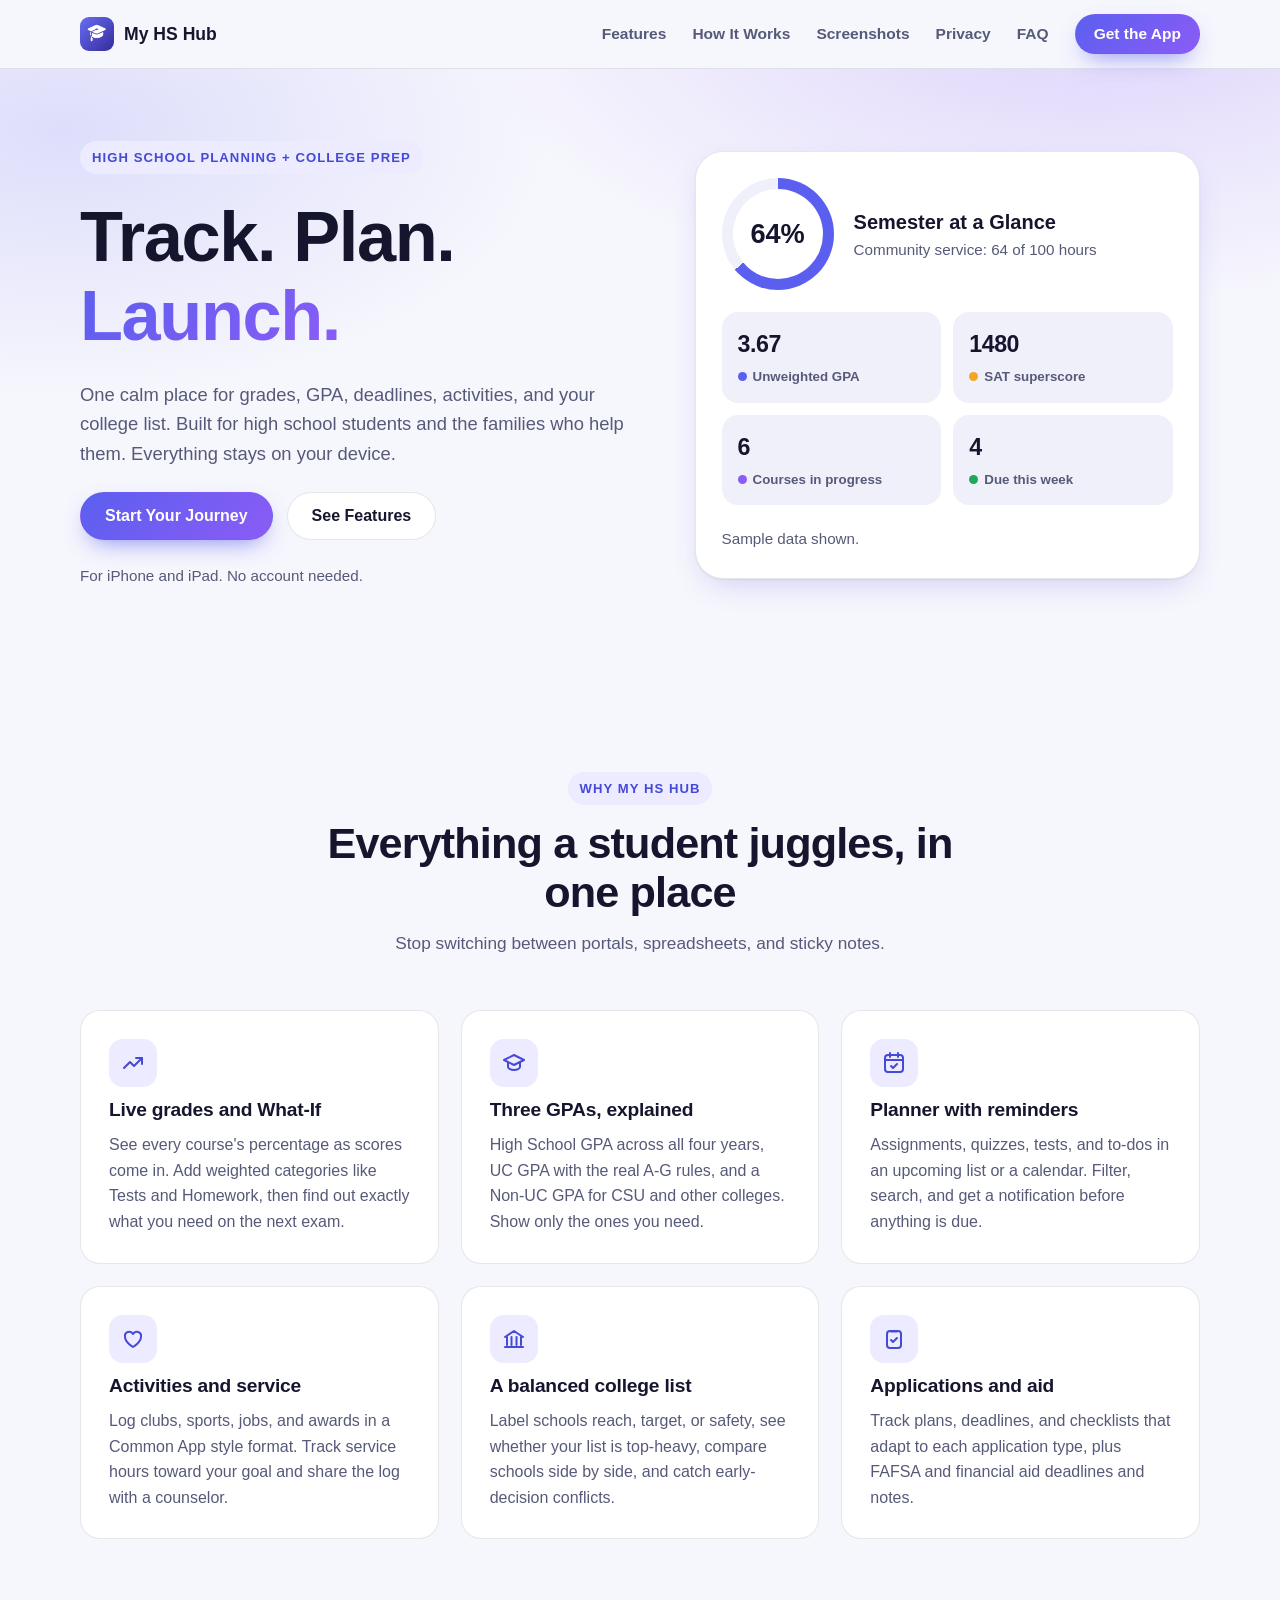
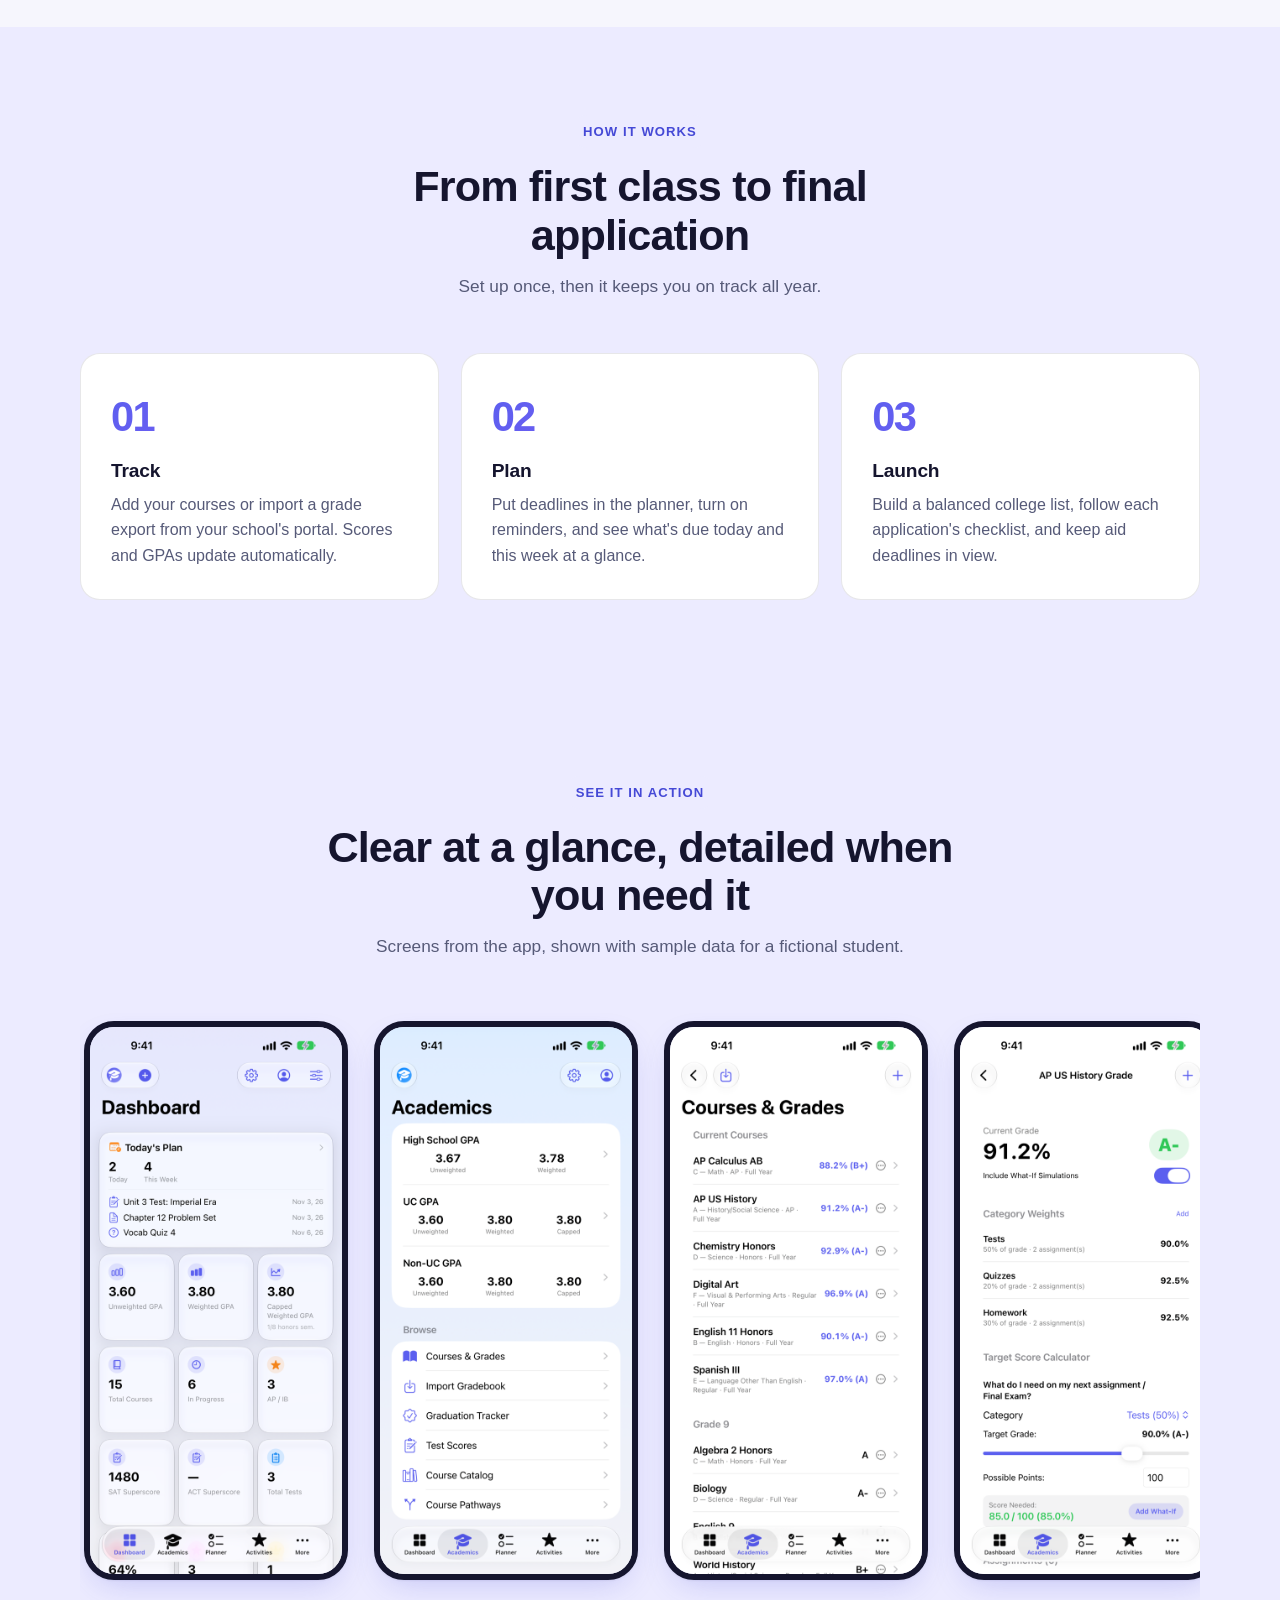
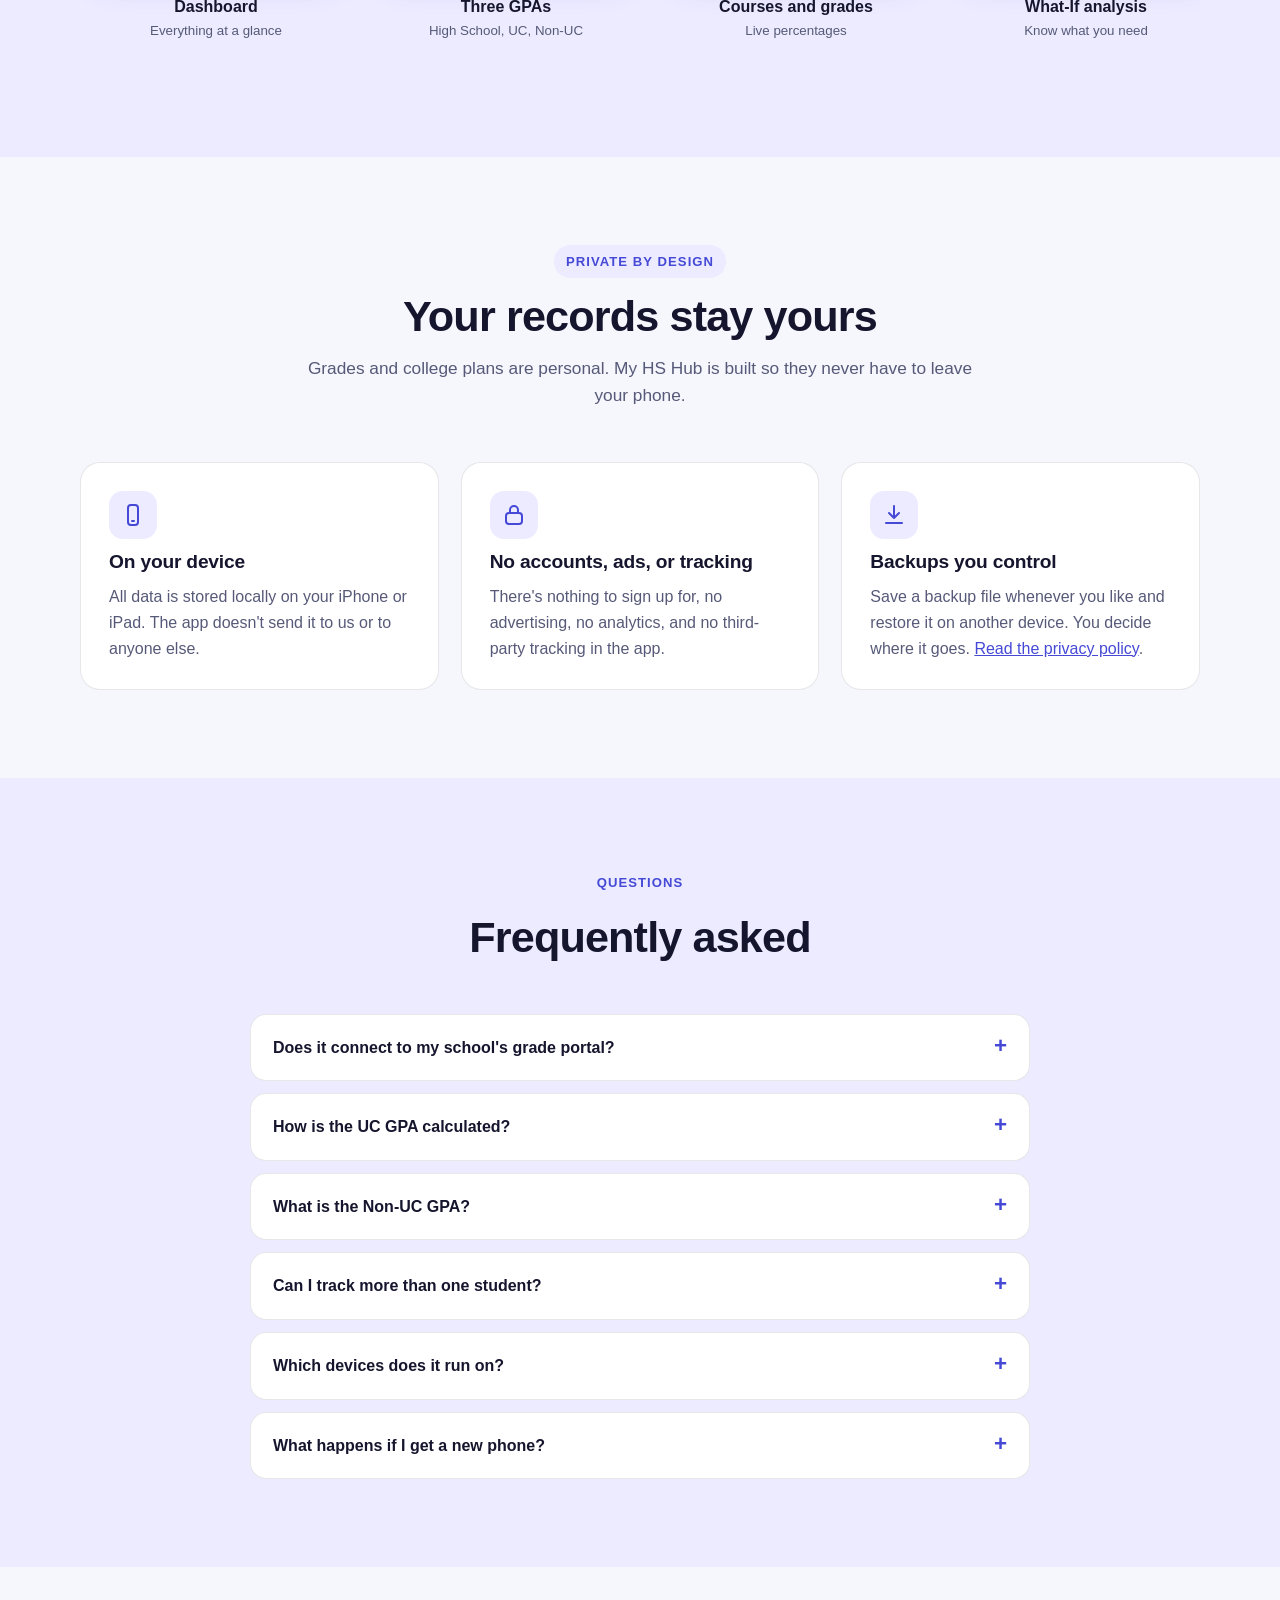
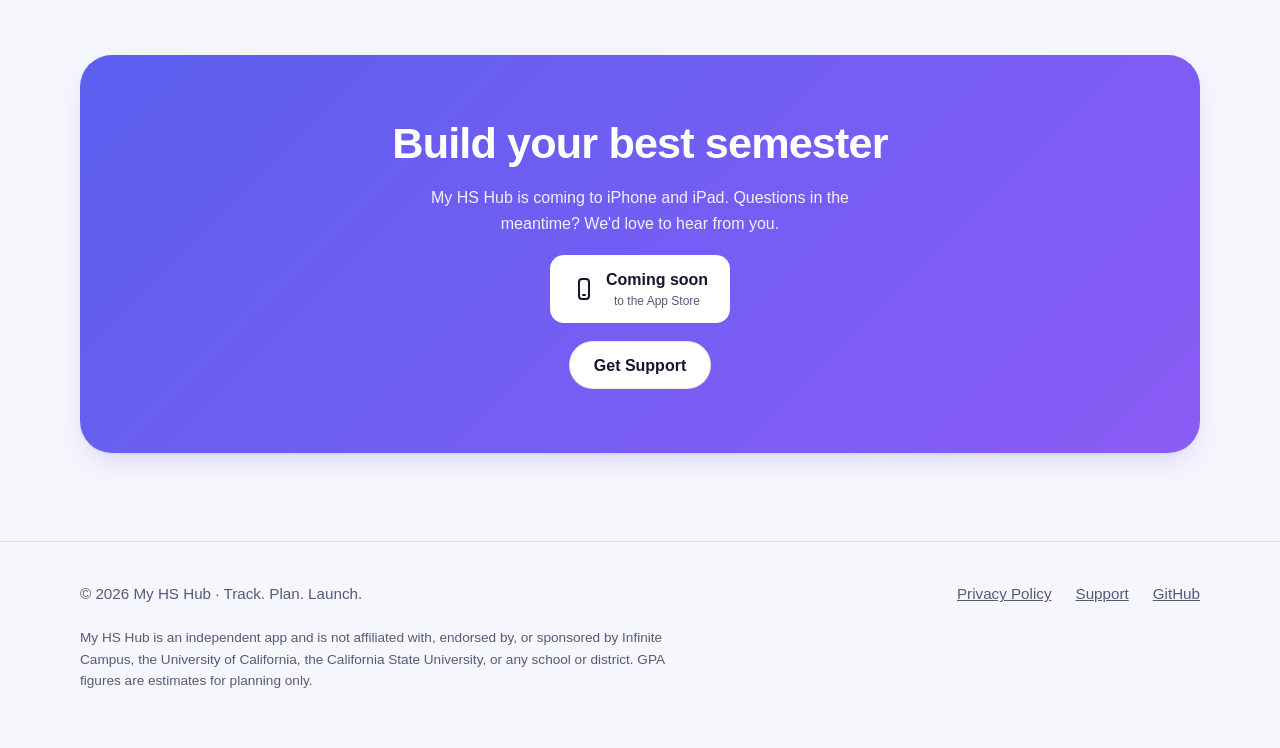
==== docs/index.html @ 4392c95c "Add files via upload" ====
<!doctype html>
<html lang="en">
<head>
  <meta charset="utf-8">
  <meta name="viewport" content="width=device-width, initial-scale=1">
  <title>My HS Hub: Grades, GPA, Planner and College Prep for High School</title>
  <meta name="description" content="My HS Hub keeps high school students organized: live grades, UC and non-UC GPA, a planner with reminders, activities, service hours, and a balanced college list. Private and on-device.">
  <meta name="theme-color" content="#5b5fef">
  <meta property="og:title" content="My HS Hub: Track. Plan. Launch.">
  <meta property="og:description" content="Grades, GPA, planner, activities, and college prep in one private app for high school students.">
  <meta property="og:type" content="website">
  <meta property="og:image" content="https://jpad5.github.io/myhshub/assets/img/icon-512.png">
  <link rel="icon" type="image/png" href="assets/img/favicon.png">
  <link rel="apple-touch-icon" href="assets/img/apple-touch-icon.png">
  <link rel="stylesheet" href="assets/css/style.css">
  <style>
    .i { width: 24px; height: 24px; fill: none; stroke: currentColor; stroke-width: 2; stroke-linecap: round; stroke-linejoin: round; }
    .icon { color: var(--primary-strong); }
  </style>
</head>
<body id="top">
  <a class="skip-link" href="#main">Skip to content</a>

  <svg width="0" height="0" style="position:absolute" aria-hidden="true" focusable="false">
    <defs>
      <symbol id="i-chart" viewBox="0 0 24 24"><polyline points="3 17 9 11 13 15 21 7"/><polyline points="15 7 21 7 21 13"/></symbol>
      <symbol id="i-cap" viewBox="0 0 24 24"><path d="M2 9l10-5 10 5-10 5z"/><path d="M6 11.5V16c0 1.5 3 3 6 3s6-1.5 6-3v-4.5"/></symbol>
      <symbol id="i-cal" viewBox="0 0 24 24"><rect x="3" y="4" width="18" height="17" rx="3"/><path d="M3 9h18M8 2v4M16 2v4M9 15l2 2 4-4"/></symbol>
      <symbol id="i-heart" viewBox="0 0 24 24"><path d="M12 20s-8-4.6-8-10.2A4.3 4.3 0 0 1 12 7a4.3 4.3 0 0 1 8 2.8C20 15.4 12 20 12 20z"/></symbol>
      <symbol id="i-bank" viewBox="0 0 24 24"><path d="M3 10l9-6 9 6M5 10v8M9.5 10v8M14.5 10v8M19 10v8M3 20h18"/></symbol>
      <symbol id="i-clip" viewBox="0 0 24 24"><rect x="5" y="4" width="14" height="17" rx="3"/><path d="M9 4.5h6M9 13l2 2 4-4"/></symbol>
      <symbol id="i-lock" viewBox="0 0 24 24"><rect x="4" y="10" width="16" height="11" rx="3"/><path d="M8 10V7a4 4 0 0 1 8 0v3"/></symbol>
      <symbol id="i-phone" viewBox="0 0 24 24"><rect x="7" y="2" width="10" height="20" rx="3"/><path d="M11 18h2"/></symbol>
      <symbol id="i-save" viewBox="0 0 24 24"><path d="M12 3v12M7 10l5 5 5-5M4 20h16"/></symbol>
    </defs>
  </svg>

  <header class="site-header">
    <div class="container nav">
      <a class="brand" href="#top"><img src="assets/img/icon-512.png" alt="" width="34" height="34"> My HS Hub</a>
      <nav class="nav-links" aria-label="Primary">
        <a href="#features">Features</a>
        <a href="#how">How It Works</a>
        <a href="#screens">Screenshots</a>
        <a href="#privacy">Privacy</a>
        <a href="#faq">FAQ</a>
        <a class="btn btn-primary btn-sm" href="#download">Get the App</a>
      </nav>
      <details class="menu">
        <summary>Menu</summary>
        <div class="menu-panel">
          <a href="#features">Features</a>
          <a href="#how">How It Works</a>
          <a href="#screens">Screenshots</a>
          <a href="#privacy">Privacy</a>
          <a href="#faq">FAQ</a>
          <a href="#download">Get the App</a>
        </div>
      </details>
    </div>
  </header>

  <main id="main">
    <section class="hero">
      <div class="container hero-grid">
        <div class="hero-copy">
          <span class="eyebrow">High school planning + college prep</span>
          <h1>Track. Plan.<br><span class="gradient-text">Launch.</span></h1>
          <p class="lede">One calm place for grades, GPA, deadlines, activities, and your college list. Built for high school students and the families who help them. Everything stays on your device.</p>
          <div class="cta-row">
            <a class="btn btn-primary" href="#download">Start Your Journey</a>
            <a class="btn btn-ghost" href="#features">See Features</a>
          </div>
          <p class="hero-note">For iPhone and iPad. No account needed.</p>
        </div>

        <aside class="glance" aria-label="Example of the dashboard, using sample data">
          <div class="glance-top">
            <div class="ring" style="--p:64" role="img" aria-label="64 percent of the service hour goal"><span>64%</span></div>
            <div>
              <div class="glance-title">Semester at a Glance</div>
              <div class="glance-sub">Community service: 64 of 100 hours</div>
            </div>
          </div>
          <div class="tiles">
            <div class="tile"><b>3.67</b><small><span class="dot" style="background:var(--primary)"></span>Unweighted GPA</small></div>
            <div class="tile"><b>1480</b><small><span class="dot" style="background:var(--accent)"></span>SAT superscore</small></div>
            <div class="tile"><b>6</b><small><span class="dot" style="background:var(--violet)"></span>Courses in progress</small></div>
            <div class="tile"><b>4</b><small><span class="dot" style="background:var(--good)"></span>Due this week</small></div>
          </div>
          <p class="glance-sub">Sample data shown.</p>
        </aside>
      </div>
    </section>

    <section id="features">
      <div class="container">
        <div class="section-head">
          <span class="eyebrow">Why My HS Hub</span>
          <h2>Everything a student juggles, in one place</h2>
          <p>Stop switching between portals, spreadsheets, and sticky notes.</p>
        </div>
        <div class="grid-3">
          <article class="card">
            <div class="icon"><svg class="i" aria-hidden="true"><use href="#i-chart"/></svg></div>
            <h3>Live grades and What-If</h3>
            <p>See every course's percentage as scores come in. Add weighted categories like Tests and Homework, then find out exactly what you need on the next exam.</p>
          </article>
          <article class="card">
            <div class="icon"><svg class="i" aria-hidden="true"><use href="#i-cap"/></svg></div>
            <h3>Three GPAs, explained</h3>
            <p>High School GPA across all four years, UC GPA with the real A-G rules, and a Non-UC GPA for CSU and other colleges. Show only the ones you need.</p>
          </article>
          <article class="card">
            <div class="icon"><svg class="i" aria-hidden="true"><use href="#i-cal"/></svg></div>
            <h3>Planner with reminders</h3>
            <p>Assignments, quizzes, tests, and to-dos in an upcoming list or a calendar. Filter, search, and get a notification before anything is due.</p>
          </article>
          <article class="card">
            <div class="icon"><svg class="i" aria-hidden="true"><use href="#i-heart"/></svg></div>
            <h3>Activities and service</h3>
            <p>Log clubs, sports, jobs, and awards in a Common App style format. Track service hours toward your goal and share the log with a counselor.</p>
          </article>
          <article class="card">
            <div class="icon"><svg class="i" aria-hidden="true"><use href="#i-bank"/></svg></div>
            <h3>A balanced college list</h3>
            <p>Label schools reach, target, or safety, see whether your list is top-heavy, compare schools side by side, and catch early-decision conflicts.</p>
          </article>
          <article class="card">
            <div class="icon"><svg class="i" aria-hidden="true"><use href="#i-clip"/></svg></div>
            <h3>Applications and aid</h3>
            <p>Track plans, deadlines, and checklists that adapt to each application type, plus FAFSA and financial aid deadlines and notes.</p>
          </article>
        </div>
      </div>
    </section>

    <section id="how" style="background:var(--bg-tint)">
      <div class="container">
        <div class="section-head">
          <span class="eyebrow">How it works</span>
          <h2>From first class to final application</h2>
          <p>Set up once, then it keeps you on track all year.</p>
        </div>
        <div class="steps">
          <div class="step"><span class="num">01</span><h3>Track</h3><p>Add your courses or import a grade export from your school's portal. Scores and GPAs update automatically.</p></div>
          <div class="step"><span class="num">02</span><h3>Plan</h3><p>Put deadlines in the planner, turn on reminders, and see what's due today and this week at a glance.</p></div>
          <div class="step"><span class="num">03</span><h3>Launch</h3><p>Build a balanced college list, follow each application's checklist, and keep aid deadlines in view.</p></div>
        </div>
      </div>
    </section>

    <section id="screens" class="shots-wrap">
      <div class="container">
        <div class="section-head">
          <span class="eyebrow">See it in action</span>
          <h2>Clear at a glance, detailed when you need it</h2>
          <p>Screens from the app, shown with sample data for a fictional student.</p>
        </div>
      </div>
      <div class="container">
        <div class="shots" tabindex="0" role="region" aria-label="App screenshots, scroll sideways">
          <figure class="shot"><img src="assets/img/01-dashboard.png" width="600" height="1303" alt="Dashboard with Today's Plan, GPA tiles, and course statistics" loading="lazy"><figcaption>Dashboard<small>Everything at a glance</small></figcaption></figure>
          <figure class="shot"><img src="assets/img/02-gpa.png" width="600" height="1303" alt="Academics screen showing High School, UC, and Non-UC GPA cards" loading="lazy"><figcaption>Three GPAs<small>High School, UC, Non-UC</small></figcaption></figure>
          <figure class="shot"><img src="assets/img/03-courses.png" width="600" height="1303" alt="List of current courses with live grade percentages" loading="lazy"><figcaption>Courses and grades<small>Live percentages</small></figcaption></figure>
          <figure class="shot"><img src="assets/img/04-course-detail.png" width="600" height="1303" alt="Course grade with category weights and a target score calculator" loading="lazy"><figcaption>What-If analysis<small>Know what you need</small></figcaption></figure>
          <figure class="shot"><img src="assets/img/05-planner.png" width="600" height="1303" alt="Planner with filter chips and items due today and this week" loading="lazy"><figcaption>Planner<small>Filters and reminders</small></figcaption></figure>
          <figure class="shot"><img src="assets/img/06-service.png" width="600" height="1303" alt="Community service log with a progress ring toward the hours goal" loading="lazy"><figcaption>Service hours<small>Progress toward your goal</small></figcaption></figure>
        </div>
      </div>
    </section>

    <section id="privacy">
      <div class="container">
        <div class="section-head">
          <span class="eyebrow">Private by design</span>
          <h2>Your records stay yours</h2>
          <p>Grades and college plans are personal. My HS Hub is built so they never have to leave your phone.</p>
        </div>
        <div class="private-grid">
          <article class="card">
            <div class="icon"><svg class="i" aria-hidden="true"><use href="#i-phone"/></svg></div>
            <h3>On your device</h3>
            <p>All data is stored locally on your iPhone or iPad. The app doesn't send it to us or to anyone else.</p>
          </article>
          <article class="card">
            <div class="icon"><svg class="i" aria-hidden="true"><use href="#i-lock"/></svg></div>
            <h3>No accounts, ads, or tracking</h3>
            <p>There's nothing to sign up for, no advertising, no analytics, and no third-party tracking in the app.</p>
          </article>
          <article class="card">
            <div class="icon"><svg class="i" aria-hidden="true"><use href="#i-save"/></svg></div>
            <h3>Backups you control</h3>
            <p>Save a backup file whenever you like and restore it on another device. You decide where it goes. <a href="privacy.html">Read the privacy policy</a>.</p>
          </article>
        </div>
      </div>
    </section>

    <section id="faq" style="background:var(--bg-tint)">
      <div class="container">
        <div class="section-head">
          <span class="eyebrow">Questions</span>
          <h2>Frequently asked</h2>
        </div>
        <div class="faq">
          <details>
            <summary>Does it connect to my school's grade portal?</summary>
            <p>No. You export your grades from your school's portal yourself (most offer a CSV export) and import the file. Your portal login never touches the app. My HS Hub is independent and is not affiliated with Infinite Campus or any school or district.</p>
          </details>
          <details>
            <summary>How is the UC GPA calculated?</summary>
            <p>It follows the University of California's published method: A-G courses from the summer after 9th grade through the summer after 11th grade, plus/minus ignored, and honors points capped at 8 semesters. Treat the numbers as estimates and always confirm with your counselor and the colleges you apply to.</p>
          </details>
          <details>
            <summary>What is the Non-UC GPA?</summary>
            <p>It uses the same grades and course window with the broader honors-course eligibility that CSU and many other colleges apply, so you can compare it with your UC number.</p>
          </details>
          <details>
            <summary>Can I track more than one student?</summary>
            <p>Yes. Each student gets a separate profile with their own courses, activities, and college plans, and you can switch between profiles at any time.</p>
          </details>
          <details>
            <summary>Which devices does it run on?</summary>
            <p>iPhone and iPad.</p>
          </details>
          <details>
            <summary>What happens if I get a new phone?</summary>
            <p>Save a backup file from Settings, move it to your new device with AirDrop or Files, and restore it from Settings. Your data comes with you.</p>
          </details>
        </div>
      </div>
    </section>

    <section id="download" class="cta-band" style="padding-top:88px">
      <div class="container">
        <div class="cta-inner">
          <h2>Build your best semester</h2>
          <p>My HS Hub is coming to iPhone and iPad. Questions in the meantime? We'd love to hear from you.</p>
          <div class="badge-soon" role="note"><svg class="i" width="22" height="22" aria-hidden="true"><use href="#i-phone"/></svg><span>Coming soon<small>to the App Store</small></span></div>
          <a class="btn btn-ghost" href="support.html">Get Support</a>
        </div>
      </div>
    </section>
  </main>

  <footer class="site-footer">
    <div class="container">
      <div class="footer-row">
        <span>&copy; 2026 My HS Hub &middot; Track. Plan. Launch.</span>
        <nav class="footer-links" aria-label="Footer">
          <a href="privacy.html">Privacy Policy</a>
          <a href="support.html">Support</a>
          <a href="https://github.com/jpad5/myhshub">GitHub</a>
        </nav>
      </div>
      <p class="fine">My HS Hub is an independent app and is not affiliated with, endorsed by, or sponsored by Infinite Campus, the University of California, the California State University, or any school or district. GPA figures are estimates for planning only.</p>
    </div>
  </footer>
</body>
</html>
---- docs/assets/css/style.css ----
/* My HS Hub marketing site. No external fonts, scripts, or trackers. */

:root {
  --bg: #f6f6fd;
  --bg-tint: #ecebff;
  --surface: #ffffff;
  --surface-2: #f0f0fb;
  --text: #15152e;
  --muted: #565a78;
  --border: rgba(21, 21, 46, 0.1);
  --primary: #5b5fef;
  --primary-strong: #4549d6;
  --violet: #8b5cf6;
  --accent: #f5a524;
  --good: #1fa85a;
  --on-primary: #ffffff;
  --shadow: 0 1px 2px rgba(21, 21, 46, 0.06), 0 12px 32px -12px rgba(69, 73, 214, 0.28);
  --radius: 20px;
  --grad: linear-gradient(135deg, var(--primary), var(--violet));
  --font: -apple-system, BlinkMacSystemFont, "SF Pro Display", "Segoe UI", Roboto, Helvetica, Arial, sans-serif;
  color-scheme: light dark;
}

@media (prefers-color-scheme: dark) {
  :root {
    --bg: #0d0e1f;
    --bg-tint: #17183a;
    --surface: #16172e;
    --surface-2: #1e2040;
    --text: #f1f2ff;
    --muted: #a9acce;
    --border: rgba(241, 242, 255, 0.12);
    --primary: #8a8fff;
    --primary-strong: #a3a7ff;
    --violet: #b08cff;
    --accent: #ffb940;
    --good: #4ade80;
    --on-primary: #0d0e1f;
    --shadow: 0 1px 2px rgba(0, 0, 0, 0.4), 0 16px 40px -16px rgba(0, 0, 0, 0.7);
  }
}

* { box-sizing: border-box; }
html { scroll-behavior: smooth; scroll-padding-top: 84px; }
body {
  margin: 0;
  font-family: var(--font);
  background: var(--bg);
  color: var(--text);
  line-height: 1.6;
  -webkit-font-smoothing: antialiased;
}
img { max-width: 100%; height: auto; display: block; }
a { color: var(--primary-strong); }
a:hover { text-decoration-thickness: 2px; }
:focus-visible { outline: 3px solid var(--accent); outline-offset: 3px; border-radius: 6px; }

.skip-link {
  position: absolute; left: 12px; top: -48px; z-index: 100;
  background: var(--text); color: var(--bg); padding: 10px 16px; border-radius: 10px; text-decoration: none;
}
.skip-link:focus { top: 12px; }

.container { width: min(1120px, 100% - 40px); margin-inline: auto; }
section { padding: 88px 0; }
h1, h2, h3 { line-height: 1.12; letter-spacing: -0.02em; margin: 0; }
h1 { font-size: clamp(2.5rem, 6.4vw, 4.4rem); font-weight: 800; }
h2 { font-size: clamp(1.8rem, 4vw, 2.7rem); font-weight: 780; }
h3 { font-size: 1.2rem; font-weight: 700; letter-spacing: -0.01em; }
p { margin: 0; }
.eyebrow {
  display: inline-block; font-size: 0.82rem; font-weight: 700; letter-spacing: 0.08em; text-transform: uppercase;
  color: var(--primary-strong); background: var(--bg-tint); padding: 6px 12px; border-radius: 999px;
}
.lede { color: var(--muted); font-size: 1.15rem; max-width: 56ch; }
.section-head { text-align: center; max-width: 680px; margin: 0 auto 52px; display: grid; gap: 14px; justify-items: center; }
.section-head p { color: var(--muted); font-size: 1.08rem; }
.gradient-text { background: var(--grad); -webkit-background-clip: text; background-clip: text; color: transparent; }

/* Header */
.site-header {
  position: sticky; top: 0; z-index: 50;
  background: color-mix(in srgb, var(--bg) 82%, transparent);
  backdrop-filter: saturate(1.6) blur(16px); -webkit-backdrop-filter: saturate(1.6) blur(16px);
  border-bottom: 1px solid var(--border);
}
.nav { display: flex; align-items: center; justify-content: space-between; height: 68px; gap: 16px; }
.brand { display: flex; align-items: center; gap: 10px; font-weight: 800; font-size: 1.1rem; color: var(--text); text-decoration: none; }
.brand img { width: 34px; height: 34px; border-radius: 9px; }
.nav-links { display: flex; align-items: center; gap: 26px; }
.nav-links a { color: var(--muted); text-decoration: none; font-weight: 600; font-size: 0.97rem; }
.nav-links a:hover { color: var(--text); }
.nav-links a.btn { color: var(--on-primary); }
.menu { display: none; position: relative; }
.menu summary {
  list-style: none; cursor: pointer; font-weight: 700; padding: 8px 14px; border-radius: 999px;
  border: 1px solid var(--border); background: var(--surface);
}
.menu summary::-webkit-details-marker { display: none; }
.menu-panel {
  position: absolute; right: 0; top: 48px; width: 220px; background: var(--surface); border: 1px solid var(--border);
  border-radius: 16px; padding: 10px; box-shadow: var(--shadow); display: grid;
}
.menu-panel a { padding: 12px 14px; border-radius: 10px; color: var(--text); text-decoration: none; font-weight: 600; }
.menu-panel a:hover { background: var(--surface-2); }

/* Buttons */
.btn {
  display: inline-flex; align-items: center; justify-content: center; gap: 8px; min-height: 48px; padding: 0 24px;
  border-radius: 999px; font-weight: 700; font-size: 1rem; text-decoration: none; border: 1.5px solid transparent;
  transition: transform 0.15s ease, box-shadow 0.15s ease, background 0.15s ease;
}
.btn-primary { background: var(--grad); color: var(--on-primary); box-shadow: 0 10px 24px -10px rgba(91, 95, 239, 0.8); }
.btn-primary:hover { transform: translateY(-2px); }
.btn-ghost { color: var(--text); border-color: var(--border); background: var(--surface); }
.btn-ghost:hover { border-color: var(--primary); }
.btn-sm { min-height: 40px; padding: 0 18px; font-size: 0.94rem; }

/* Hero */
.hero { padding: 72px 0 96px; background:
  radial-gradient(900px 420px at 85% -10%, color-mix(in srgb, var(--violet) 22%, transparent), transparent 70%),
  radial-gradient(700px 380px at 5% 10%, color-mix(in srgb, var(--primary) 16%, transparent), transparent 70%); }
.hero-grid { display: grid; grid-template-columns: 1.05fr 0.95fr; gap: 56px; align-items: center; }
.hero-copy { display: grid; gap: 24px; justify-items: start; }
.cta-row { display: flex; flex-wrap: wrap; gap: 14px; }
.hero-note { color: var(--muted); font-size: 0.95rem; }

.glance {
  background: var(--surface); border: 1px solid var(--border); border-radius: 28px; padding: 26px; box-shadow: var(--shadow);
  display: grid; gap: 22px;
}
.glance-top { display: flex; align-items: center; gap: 20px; }
.ring {
  --p: 76; width: 112px; height: 112px; border-radius: 50%; flex: none; display: grid; place-items: center;
  background: conic-gradient(var(--primary) calc(var(--p) * 1%), var(--surface-2) 0);
  position: relative;
}
.ring::before { content: ""; position: absolute; inset: 11px; background: var(--surface); border-radius: 50%; }
.ring span { position: relative; font-size: 1.7rem; font-weight: 800; }
.glance-title { font-weight: 800; font-size: 1.25rem; }
.glance-sub { color: var(--muted); font-size: 0.95rem; }
.tiles { display: grid; grid-template-columns: 1fr 1fr; gap: 12px; }
.tile { background: var(--surface-2); border-radius: 16px; padding: 14px 16px; }
.tile b { display: block; font-size: 1.45rem; letter-spacing: -0.02em; }
.tile small { color: var(--muted); font-weight: 600; }
.tile .dot { display: inline-block; width: 9px; height: 9px; border-radius: 50%; margin-right: 6px; }

/* Cards / features */
.grid-3 { display: grid; grid-template-columns: repeat(3, 1fr); gap: 22px; }
.card {
  background: var(--surface); border: 1px solid var(--border); border-radius: var(--radius); padding: 28px;
  display: grid; gap: 12px; align-content: start; transition: transform 0.2s ease, box-shadow 0.2s ease;
}
.card:hover { transform: translateY(-4px); box-shadow: var(--shadow); }
.card p { color: var(--muted); }
.icon {
  width: 48px; height: 48px; border-radius: 14px; display: grid; place-items: center; font-size: 1.4rem;
  background: var(--bg-tint);
}

/* Steps */
.steps { display: grid; grid-template-columns: repeat(3, 1fr); gap: 22px; counter-reset: step; }
.step { background: var(--surface); border: 1px solid var(--border); border-radius: var(--radius); padding: 30px; display: grid; gap: 10px; }
.step .num { font-size: 2.6rem; font-weight: 850; letter-spacing: -0.04em; background: var(--grad); -webkit-background-clip: text; background-clip: text; color: transparent; }
.step p { color: var(--muted); }

/* Screenshots */
.shots-wrap { background: var(--bg-tint); }
.shots {
  display: flex; gap: 26px; overflow-x: auto; padding: 8px 4px 28px; scroll-snap-type: x mandatory;
}
.shot { flex: 0 0 min(264px, 70vw); scroll-snap-align: center; display: grid; gap: 14px; margin: 0; }
.shot img { border-radius: 30px; border: 6px solid var(--text); box-shadow: var(--shadow); background: var(--surface); }
.shot figcaption { text-align: center; font-weight: 700; }
.shot figcaption small { display: block; color: var(--muted); font-weight: 500; }

/* Privacy */
.private-grid { display: grid; grid-template-columns: repeat(3, 1fr); gap: 22px; }
.check { color: var(--good); font-weight: 800; }

/* FAQ */
.faq { max-width: 780px; margin: 0 auto; display: grid; gap: 12px; }
.faq details { background: var(--surface); border: 1px solid var(--border); border-radius: 16px; padding: 4px 22px; }
.faq summary { cursor: pointer; font-weight: 700; padding: 16px 0; list-style: none; display: flex; justify-content: space-between; gap: 16px; }
.faq summary::-webkit-details-marker { display: none; }
.faq summary::after { content: "+"; font-size: 1.4rem; line-height: 1; color: var(--primary-strong); }
.faq details[open] summary::after { content: "\2212"; }
.faq details p { color: var(--muted); padding: 0 0 18px; }

/* CTA band */
.cta-band { padding: 0 0 88px; }
.cta-inner {
  background: var(--grad); color: var(--on-primary); border-radius: 32px; padding: 64px 28px; text-align: center; display: grid; gap: 18px; justify-items: center;
  box-shadow: var(--shadow);
}
.cta-inner p { color: color-mix(in srgb, var(--on-primary) 90%, transparent); max-width: 52ch; }
.badge-soon {
  display: inline-flex; align-items: center; gap: 10px; background: #fff; color: #15152e; padding: 12px 22px; border-radius: 14px; font-weight: 700;
}
.badge-soon small { display: block; font-weight: 500; color: #565a78; font-size: 0.75rem; }

/* Footer */
.site-footer { border-top: 1px solid var(--border); padding: 40px 0 56px; color: var(--muted); font-size: 0.95rem; }
.footer-row { display: flex; flex-wrap: wrap; gap: 18px 32px; justify-content: space-between; align-items: center; }
.footer-links { display: flex; flex-wrap: wrap; gap: 8px 24px; }
.footer-links a { color: var(--muted); }
.fine { margin-top: 20px; font-size: 0.85rem; max-width: 80ch; }

/* Document pages (privacy, support) */
.doc { padding: 64px 0 96px; }
.doc .container { max-width: 780px; }
.doc h1 { font-size: clamp(2rem, 5vw, 3rem); margin-bottom: 8px; }
.doc .meta { color: var(--muted); margin-bottom: 40px; }
.doc h2 { font-size: 1.5rem; margin: 40px 0 10px; }
.doc p, .doc li { color: var(--muted); }
.doc p + p { margin-top: 12px; }
.doc ul, .doc ol { padding-left: 22px; display: grid; gap: 8px; margin: 12px 0; }
.doc strong { color: var(--text); }
.callout { background: var(--bg-tint); border: 1px solid var(--border); border-radius: 16px; padding: 18px 20px; margin: 20px 0; color: var(--text); }

/* Responsive */
@media (max-width: 920px) {
  section { padding: 64px 0; }
  .hero-grid { grid-template-columns: 1fr; gap: 40px; }
  .grid-3, .steps, .private-grid { grid-template-columns: 1fr; }
}
@media (max-width: 760px) {
  .nav-links { display: none; }
  .menu { display: block; }
}
@media (prefers-reduced-motion: reduce) {
  html { scroll-behavior: auto; }
  * { transition: none !important; }
}
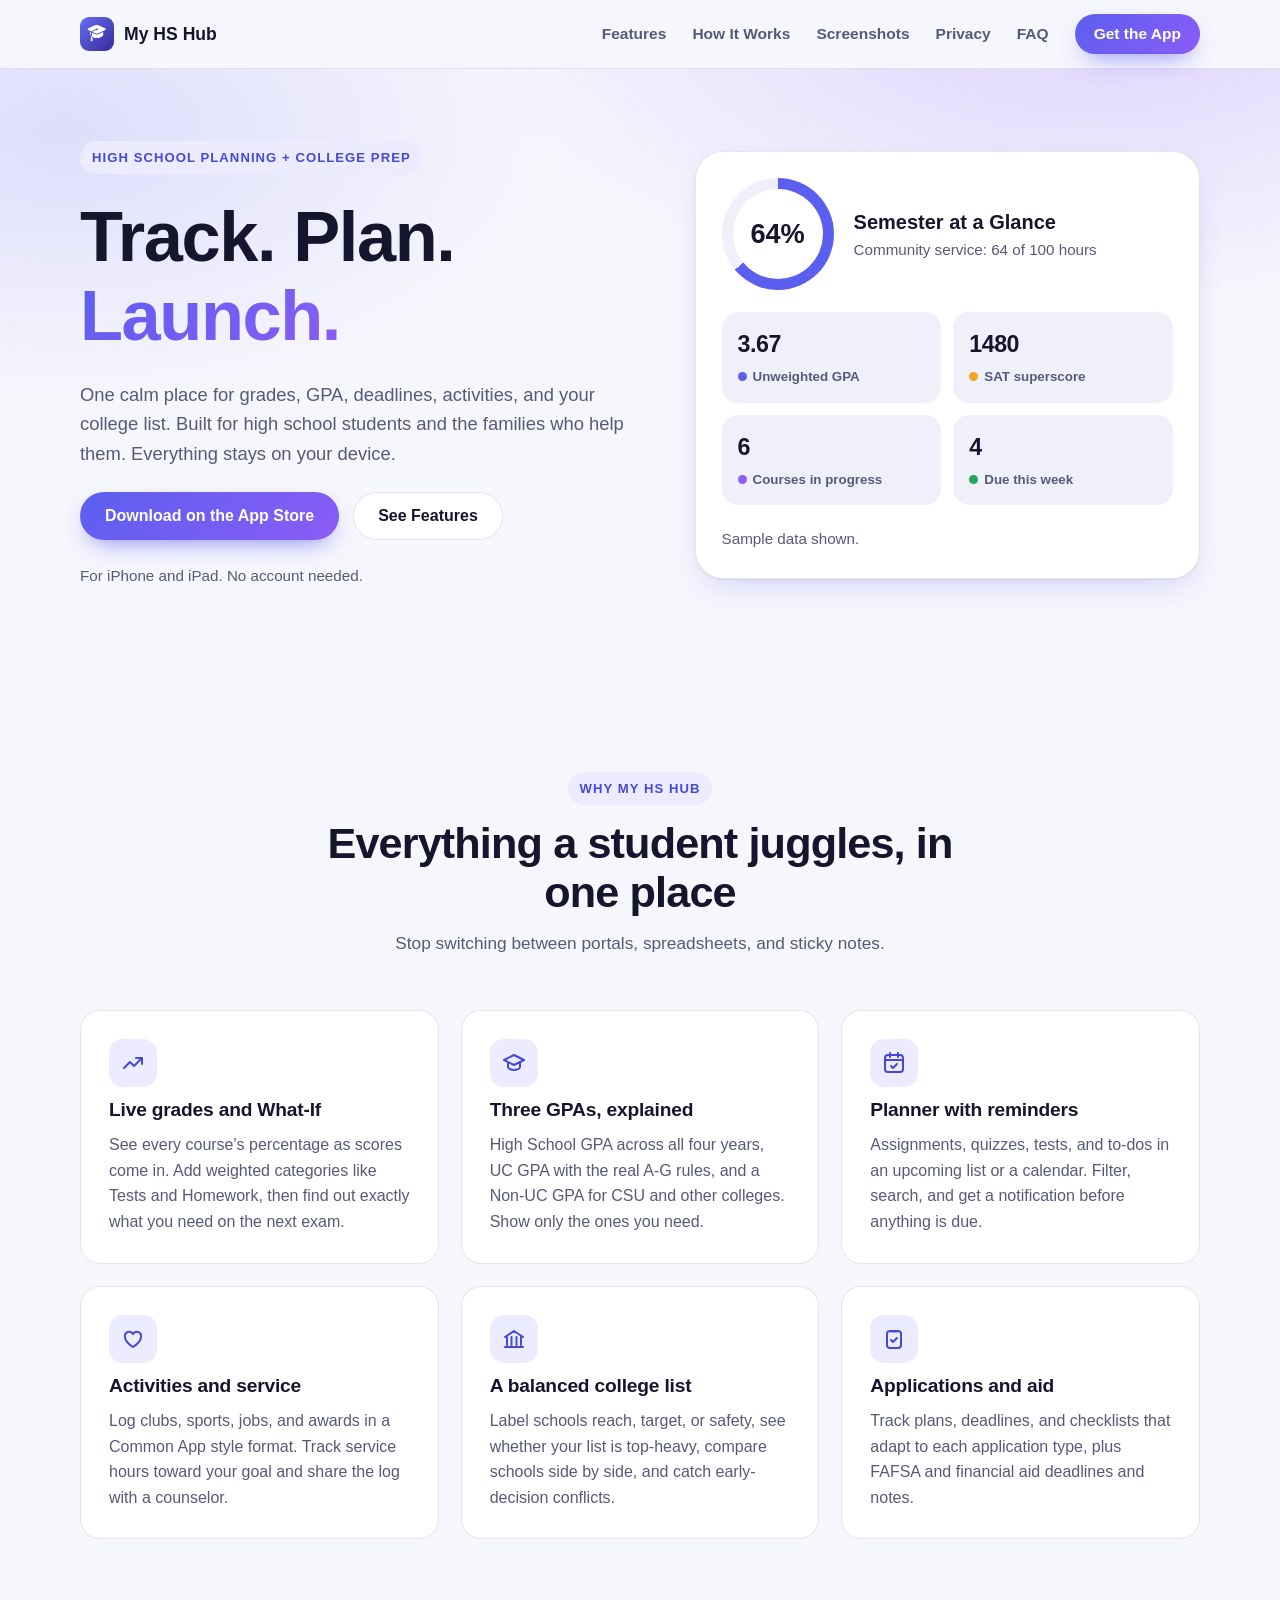
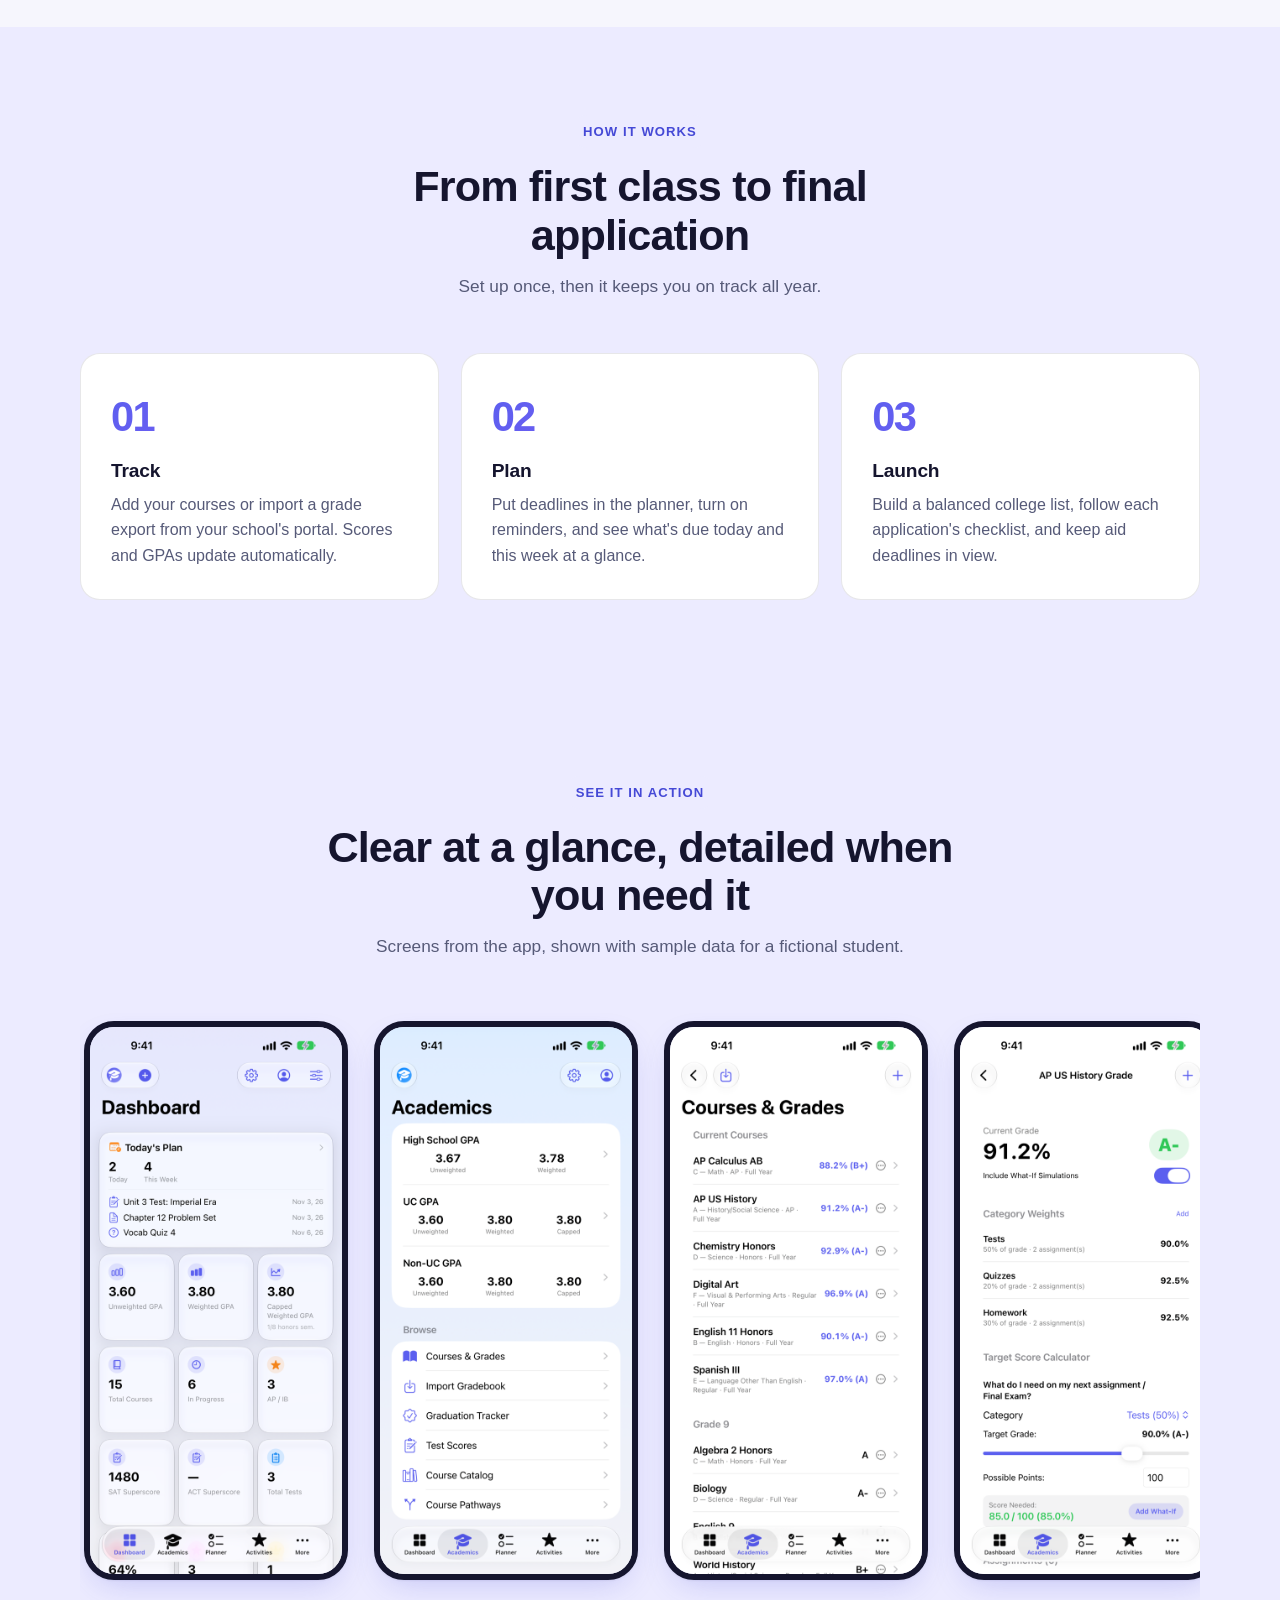
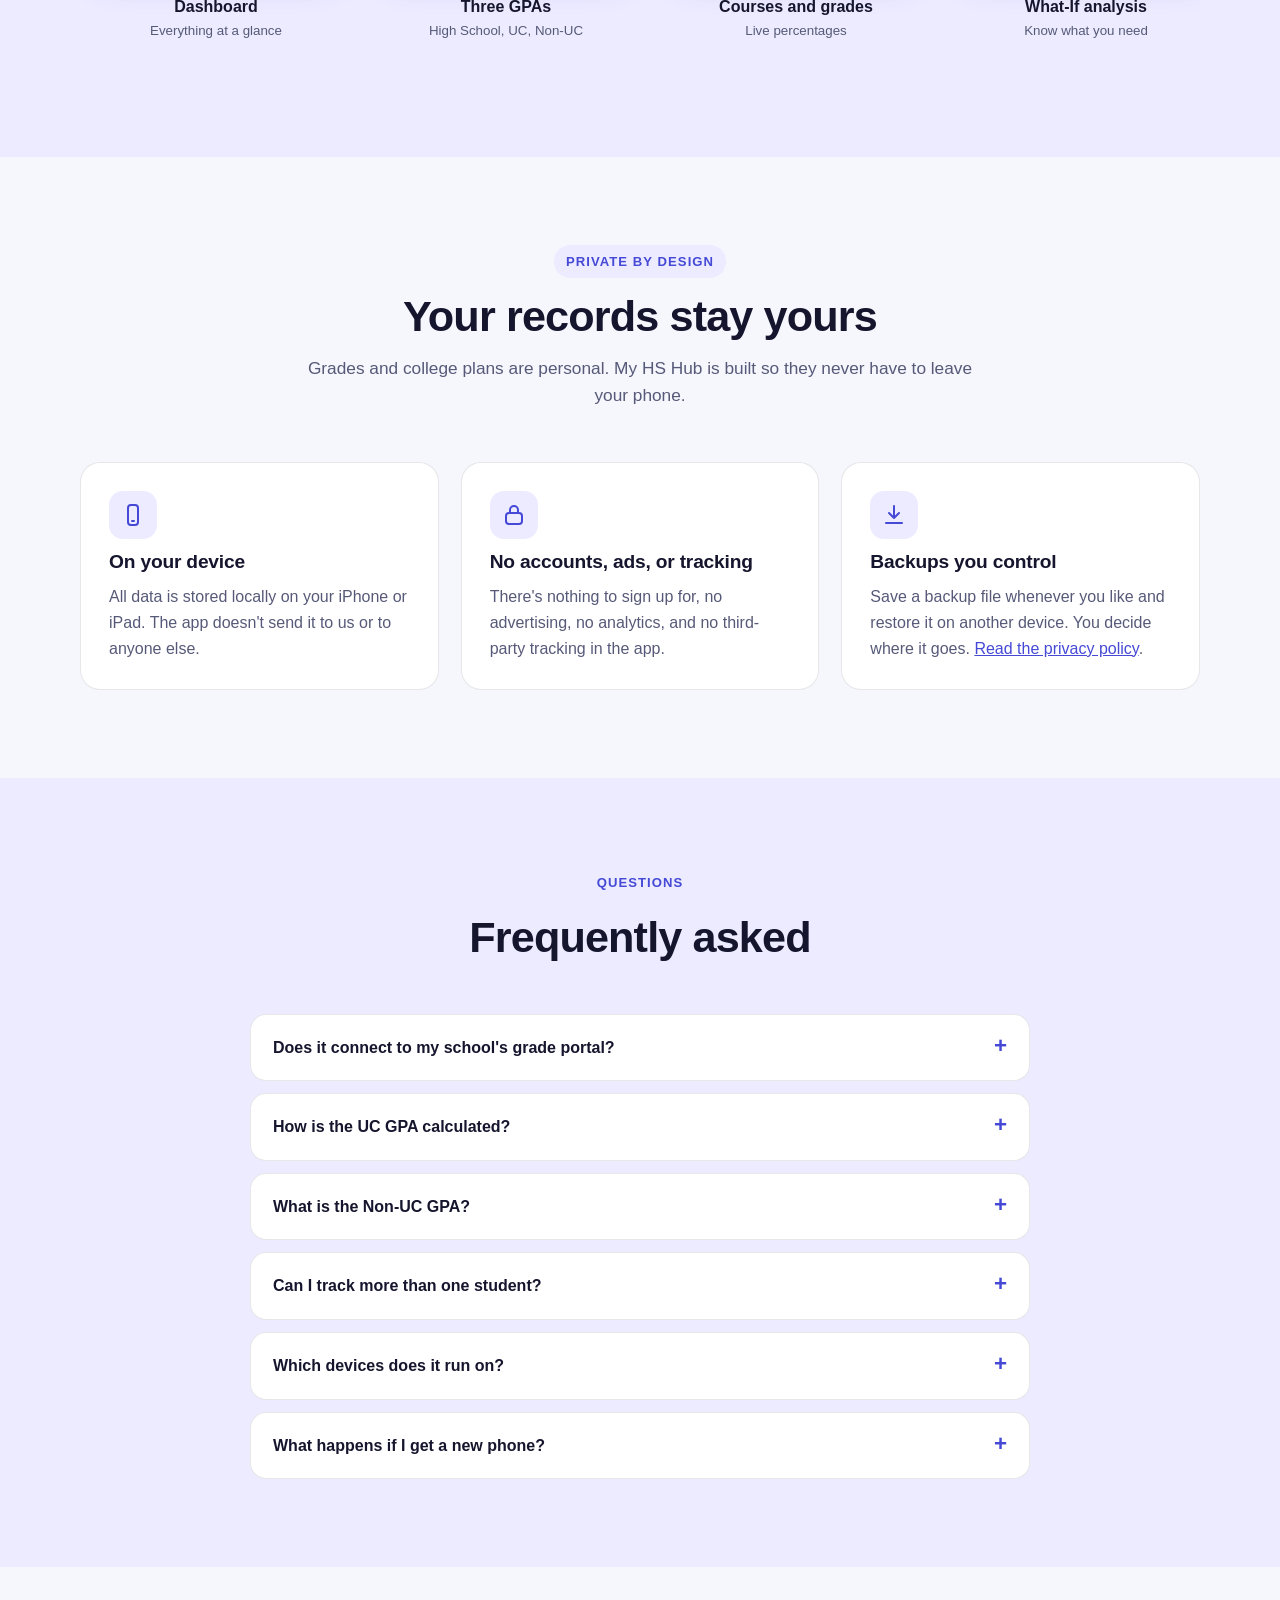
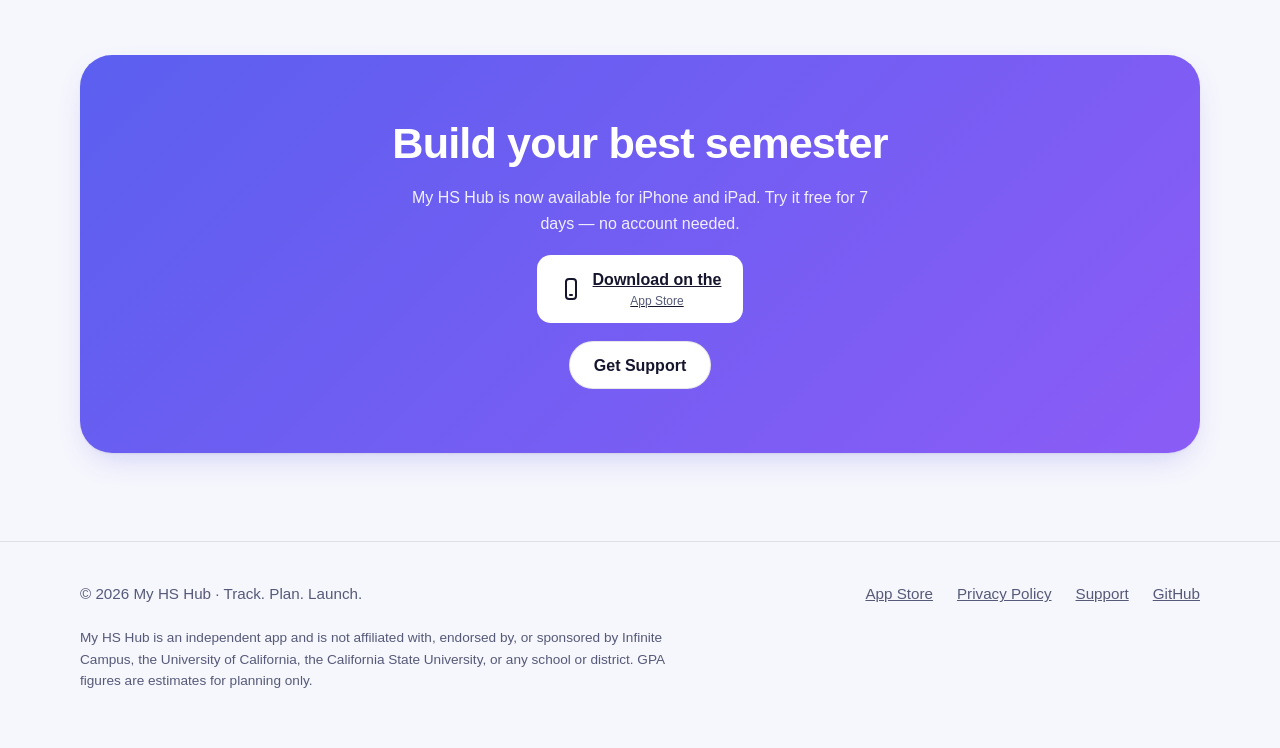
==== commit fdc8b929: "app release" ====
--- a/docs/index.html
+++ b/docs/index.html
@@ -6,6 +6,7 @@
   <title>My HS Hub: Grades, GPA, Planner and College Prep for High School</title>
   <meta name="description" content="My HS Hub keeps high school students organized: live grades, UC and non-UC GPA, a planner with reminders, activities, service hours, and a balanced college list. Private and on-device.">
   <meta name="theme-color" content="#5b5fef">
+  <meta name="apple-itunes-app" content="app-id=6830529088">
   <meta property="og:title" content="My HS Hub: Track. Plan. Launch.">
   <meta property="og:description" content="Grades, GPA, planner, activities, and college prep in one private app for high school students.">
   <meta property="og:type" content="website">
@@ -44,7 +45,7 @@
         <a href="#screens">Screenshots</a>
         <a href="#privacy">Privacy</a>
         <a href="#faq">FAQ</a>
-        <a class="btn btn-primary btn-sm" href="#download">Get the App</a>
+        <a class="btn btn-primary btn-sm" href="https://apps.apple.com/us/app/myhighschoolhub/id6830529088" target="_blank" rel="noopener">Get the App</a>
       </nav>
       <details class="menu">
         <summary>Menu</summary>
@@ -54,7 +55,7 @@
           <a href="#screens">Screenshots</a>
           <a href="#privacy">Privacy</a>
           <a href="#faq">FAQ</a>
-          <a href="#download">Get the App</a>
+          <a href="https://apps.apple.com/us/app/myhighschoolhub/id6830529088" target="_blank" rel="noopener">Get the App</a>
         </div>
       </details>
     </div>
@@ -68,7 +69,7 @@
           <h1>Track. Plan.<br><span class="gradient-text">Launch.</span></h1>
           <p class="lede">One calm place for grades, GPA, deadlines, activities, and your college list. Built for high school students and the families who help them. Everything stays on your device.</p>
           <div class="cta-row">
-            <a class="btn btn-primary" href="#download">Start Your Journey</a>
+            <a class="btn btn-primary" href="https://apps.apple.com/us/app/myhighschoolhub/id6830529088" target="_blank" rel="noopener">Download on the App Store</a>
             <a class="btn btn-ghost" href="#features">See Features</a>
           </div>
           <p class="hero-note">For iPhone and iPad. No account needed.</p>
@@ -236,8 +237,8 @@
       <div class="container">
         <div class="cta-inner">
           <h2>Build your best semester</h2>
-          <p>My HS Hub is coming to iPhone and iPad. Questions in the meantime? We'd love to hear from you.</p>
-          <div class="badge-soon" role="note"><svg class="i" width="22" height="22" aria-hidden="true"><use href="#i-phone"/></svg><span>Coming soon<small>to the App Store</small></span></div>
+          <p>My HS Hub is now available for iPhone and iPad. Try it free for 7 days — no account needed.</p>
+          <a class="badge-soon" href="https://apps.apple.com/us/app/myhighschoolhub/id6830529088" target="_blank" rel="noopener"><svg class="i" width="22" height="22" aria-hidden="true"><use href="#i-phone"/></svg><span>Download on the<small>App Store</small></span></a>
           <a class="btn btn-ghost" href="support.html">Get Support</a>
         </div>
       </div>
@@ -249,6 +250,7 @@
       <div class="footer-row">
         <span>&copy; 2026 My HS Hub &middot; Track. Plan. Launch.</span>
         <nav class="footer-links" aria-label="Footer">
+          <a href="https://apps.apple.com/us/app/myhighschoolhub/id6830529088" target="_blank" rel="noopener">App Store</a>
           <a href="privacy.html">Privacy Policy</a>
           <a href="support.html">Support</a>
           <a href="https://github.com/jpad5/myhshub">GitHub</a>
